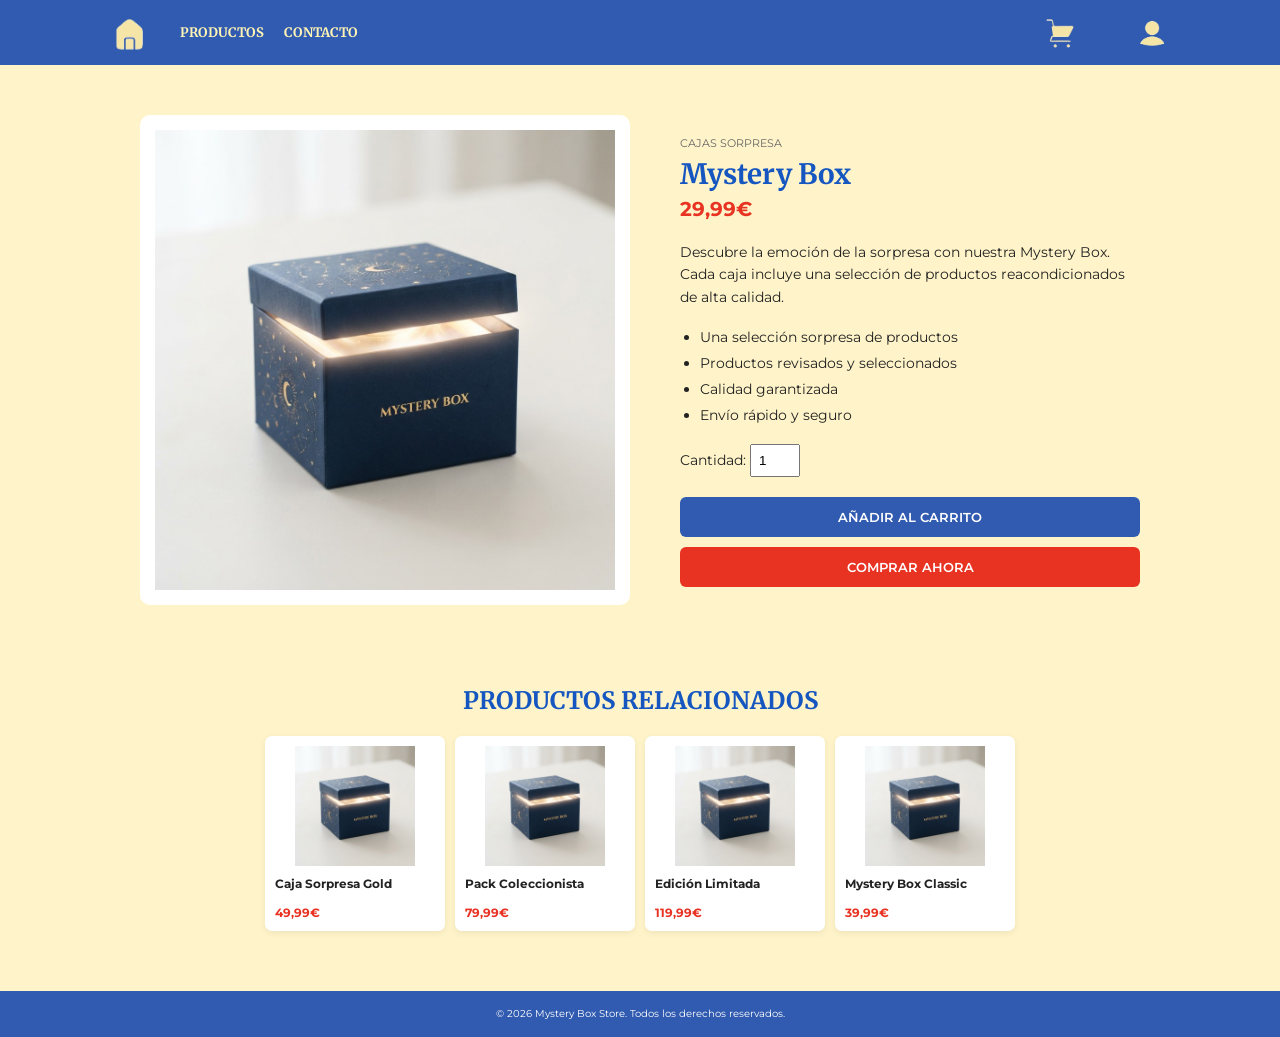
==== detalle.html @ 5cb011bb "Primera versión de Mystery Boxes" ====
<!DOCTYPE html>
<html lang="es">

<head>
    <meta charset="UTF-8">
    <meta name="viewport" content="width=device-width, initial-scale=1.0">
    <title>Mystery Boxes - Detalle</title>
    <link rel="stylesheet" href="css/estilos.css">
</head>

<body>

    <header class="cabecera">
        <nav class="navegacion">
            <a href="index.html" class="inicio">
                <img src="img/inicio.png" alt="Inicio">
            </a>
            <div class="enlaces">
                <a href="productos.html">PRODUCTOS</a>
                <a href="index.html#contacto">CONTACTO</a>
            </div>
            <div class="iconos">
                <a href="#" class="carrito">
                    <img src="img/carrito.png" alt="Carrito">
                </a>
                <a href="#" class="usuario">
                    <img src="img/usuario.png" alt="Usuario">
                </a>
            </div>
        </nav>
    </header>

    <main>

        <section class="detalle">

            <div class="producto-imagen">

                <img
                    src="img/mystery-box.jpg"
                    alt="Mystery Box"
                >

            </div>


            <div class="producto-info">

                <span class="categoria-producto">
                    CAJAS SORPRESA
                </span>

                <h1>Mystery Box</h1>

                <strong class="precio">
                    29,99€
                </strong>

                <p>
                    Descubre la emoción de la sorpresa con nuestra Mystery Box.
                    Cada caja incluye una selección de productos reacondicionados
                    de alta calidad.
                </p>

                <ul>
                    <li>Una selección sorpresa de productos</li>
                    <li>Productos revisados y seleccionados</li>
                    <li>Calidad garantizada</li>
                    <li>Envío rápido y seguro</li>
                </ul>


                <div class="cantidad">

                    <label for="cantidad">
                        Cantidad:
                    </label>

                    <input
                        type="number"
                        id="cantidad"
                        name="cantidad"
                        value="1"
                        min="1"
                    >

                </div>


                <div class="acciones">

                    <button class="boton azul">
                        AÑADIR AL CARRITO
                    </button>

                    <button class="boton rojo">
                        COMPRAR AHORA
                    </button>

                </div>

            </div>

        </section>


        <!-- PRODUCTOS RELACIONADOS -->

        <section class="relacionados">

            <h2>PRODUCTOS RELACIONADOS</h2>

            <div class="lista-relacionados">

                <article class="producto">

                    <img src="img/mystery-box.jpg" alt="Caja Sorpresa Gold">

                    <h3>Caja Sorpresa Gold</h3>

                    <strong>49,99€</strong>

                </article>


                <article class="producto">

                    <img src="img/mystery-box.jpg" alt="Pack Coleccionista">

                    <h3>Pack Coleccionista</h3>

                    <strong>79,99€</strong>

                </article>


                <article class="producto">

                    <img src="img/mystery-box.jpg" alt="Edición Limitada">

                    <h3>Edición Limitada</h3>

                    <strong>119,99€</strong>

                </article>


                <article class="producto">

                    <img src="img/mystery-box.jpg" alt="Mystery Box Classic">

                    <h3>Mystery Box Classic</h3>

                    <strong>39,99€</strong>

                </article>

            </div>

        </section>

    </main>


    <footer class="pie">
        <p>© 2026 Mystery Box Store. Todos los derechos reservados.</p>
    </footer>

</body>

</html>
---- css/estilos.css ----
@import url('https://fonts.googleapis.com/css2?family=Merriweather:wght@400;700&family=Montserrat:wght@400;500;600;700&display=swap');


/* ------------------------------
   ESTILOS GENERALES
------------------------------ */

* {
    box-sizing: border-box;
    margin: 0;
    padding: 0;
}


body {
    background-color: #fff4c9;
    color: #222;
    font-family: 'Montserrat', sans-serif;
    font-size: 14px;
}


h1,
h2 {
    color: #1556c0;
    font-family: 'Merriweather', serif;
}


h1 {
    font-size: 28px;
    margin-bottom: 25px;
}


h2 {
    font-size: 24px;
    margin-bottom: 20px;
}


h3 {
    margin-bottom: 12px;
}


p {
    line-height: 1.6;
}


a {
    text-decoration: none;
    color: inherit;
}


/* ------------------------------
   CABECERA
------------------------------ */

.cabecera {
    background-color: #315bb0;
    color: white;

    height: 65px;
}


.navegacion {
    width: 95%;
    max-width: 1100px;

    height: 65px;

    margin: auto;

    display: flex;
    align-items: center;
}


/* Icono de inicio */

.inicio {
    display: flex;
    align-items: center;

    margin-right: 20px;
}


.inicio img {
    width: 70px;
    height: 70px;

    object-fit: contain;
}


/* Enlaces del menú */

.enlaces {
    display: flex;
    align-items: center;

    gap: 20px;
}


.enlaces a {
    color: #fff4b5;

    font-family: 'Merriweather', serif;

    font-size: 13px;
    font-weight: 700;

    text-decoration: none;
}


.enlaces a:hover {
    color: white;
}


/* Iconos de la derecha */

.iconos {
    display: flex;
    align-items: center;

    gap: 25px;

    margin-left: auto;
}


.iconos a {
    display: flex;
    align-items: center;
}


.iconos img {
    width: 70px;
    height: 70px;

    object-fit: contain;
}


/* ------------------------------
   BOTONES
------------------------------ */

.boton {
    display: inline-block;

    border: none;
    border-radius: 6px;

    padding: 12px 25px;

    font-family: 'Montserrat', sans-serif;
    font-weight: 600;

    cursor: pointer;
}


.amarillo {
    background-color: #ffd82e;
    color: #222;
}


.azul {
    background-color: #315bb0;
    color: white;
}


.rojo {
    background-color: #e83222;
    color: white;
}


.boton:hover {
    opacity: 0.85;
}


/* ------------------------------
   INICIO
------------------------------ */

.presentacion,
.segunda-vida,
.que-es,
.vida,
.contacto {
    width: 90%;
    max-width: 1000px;

    margin: auto;

    text-align: center;

    padding: 45px 20px;
}


.presentacion p {
    max-width: 700px;
    margin: 8px auto;
}


.segunda-vida h3 {
    margin-bottom: 15px;
}


.imagen-principal {
    position: relative;

    max-width: 850px;
    margin: 30px auto 0;
}


.imagen-principal img {
    width: 100%;

    display: block;
}


.botones-imagen {
    position: absolute;

    left: 50%;
    top: 50%;

    transform: translate(-50%, -50%);

    display: flex;
    flex-direction: column;

    gap: 12px;
}


/* ------------------------------
   PASOS
------------------------------ */

.pasos {
    display: flex;
    justify-content: center;

    gap: 10px;

    margin-top: 30px;
}


.paso {
    flex: 1;

    background-color: white;

    border: 1px solid #315bb0;
    border-radius: 6px;

    padding: 20px 10px;

    min-height: 150px;
}


.numero {
    display: block;

    color: #315bb0;

    font-weight: bold;

    margin-bottom: 10px;
}


.paso p {
    font-size: 11px;
}


/* Iconos de los pasos */

.icono-paso {
    display: block;

    width: 50px;
    height: 50px;

    object-fit: contain;

    margin: 15px auto;
}


/* ------------------------------
   SEGUNDA VIDA
------------------------------ */

.beneficios {
    display: flex;
    justify-content: center;

    gap: 10px;

    margin-top: 30px;
}


.beneficios article {
    background-color: white;

    border: 1px solid #7bb64b;
    border-radius: 8px;

    width: 30%;

    padding: 20px;
}


.beneficios h3 {
    color: #333;
}


.beneficios p {
    font-size: 11px;
}


/* Iconos de segunda vida */

.icono-beneficio {
    display: block;

    width: 50px;
    height: 50px;

    object-fit: contain;

    margin: 15px auto;
}


/* ------------------------------
   FORMULARIO
------------------------------ */

.formulario {
    max-width: 600px;

    margin: auto;

    background-color: white;

    padding: 30px;

    border-radius: 10px;
}


.campo {
    display: flex;
    flex-direction: column;

    text-align: left;

    margin-bottom: 20px;
}


.campo label {
    font-weight: 600;

    margin-bottom: 7px;
}


.campo input,
.campo textarea {
    font-family: 'Montserrat', sans-serif;

    padding: 10px;

    border: 1px solid #bbb;
    border-radius: 5px;
}


.formulario .boton {
    width: 100%;
}


/* ------------------------------
   PRODUCTOS
------------------------------ */

.productos {
    width: 90%;
    max-width: 1000px;

    margin: auto;

    padding: 40px 0;

    text-align: center;
}


.buscador {
    margin-bottom: 20px;
}


.buscador input {
    width: 70%;
    max-width: 500px;

    padding: 10px 15px;

    border: none;
    border-radius: 20px;

    background-color: white;
}


.categorias {
    display: flex;
    justify-content: center;
    flex-wrap: wrap;

    gap: 8px;

    margin-bottom: 25px;
}


.categorias button {
    background-color: white;

    border: none;
    border-radius: 15px;

    padding: 7px 13px;

    font-size: 11px;

    cursor: pointer;
}


/* ------------------------------
   TARJETAS PRODUCTOS
------------------------------ */

.lista-productos {
    display: flex;
    flex-wrap: wrap;

    justify-content: center;

    gap: 10px;
}


.producto {
    background-color: white;

    border-radius: 7px;

    padding: 10px;

    width: 180px;

    text-align: left;

    box-shadow: 0 2px 6px rgba(0, 0, 0, 0.08);
}


.producto img {
    width: 100%;
    height: 120px;

    object-fit: contain;

    display: block;

    margin-bottom: 10px;
}


.producto h3 {
    font-size: 12px;
}


.producto p {
    font-size: 10px;

    color: #666;
}


.producto strong {
    color: #e83222;

    font-size: 12px;
}


/* ------------------------------
   DETALLE
------------------------------ */

.detalle {
    width: 90%;
    max-width: 1000px;

    margin: auto;

    padding: 50px 0;

    display: flex;
    align-items: center;

    gap: 50px;
}


.producto-imagen {
    flex: 1;

    background-color: white;

    padding: 15px;

    border-radius: 10px;
}


.producto-imagen img {
    width: 100%;

    display: block;
}


.producto-info {
    flex: 1;
}


.categoria-producto {
    font-size: 11px;

    color: #666;
}


.producto-info h1 {
    margin: 5px 0;
}


.precio {
    display: block;

    color: #e83222;

    font-size: 20px;

    margin-bottom: 20px;
}


.producto-info ul {
    margin: 20px 0;

    padding-left: 20px;
}


.producto-info li {
    margin-bottom: 8px;
}


.cantidad {
    margin-bottom: 20px;
}


.cantidad input {
    width: 50px;

    padding: 7px;
}


.acciones {
    display: flex;
    flex-direction: column;

    gap: 10px;
}


/* ------------------------------
   RELACIONADOS
------------------------------ */

.relacionados {
    width: 90%;
    max-width: 1000px;

    margin: auto;

    padding: 30px 0 60px;

    text-align: center;
}


.lista-relacionados {
    display: flex;
    justify-content: center;
    flex-wrap: wrap;

    gap: 10px;
}


/* ------------------------------
   PIE
------------------------------ */

.pie {
    background-color: #315bb0;

    color: white;

    text-align: center;

    padding: 15px;

    font-size: 10px;
}


/* ------------------------------
   RESPONSIVE
------------------------------ */

@media (max-width: 700px) {

    .navegacion {
        flex-direction: column;

        gap: 15px;

        height: auto;

        padding: 15px 0;
    }


    .cabecera {
        height: auto;
    }


    .pasos,
    .beneficios,
    .detalle {
        flex-direction: column;
    }


    .beneficios article {
        width: 100%;
    }


    .producto {
        width: 45%;
    }


    .detalle {
        gap: 25px;
    }

}


@media (max-width: 450px) {

    .producto {
        width: 100%;
    }


    .enlaces {
        gap: 10px;
    }

}
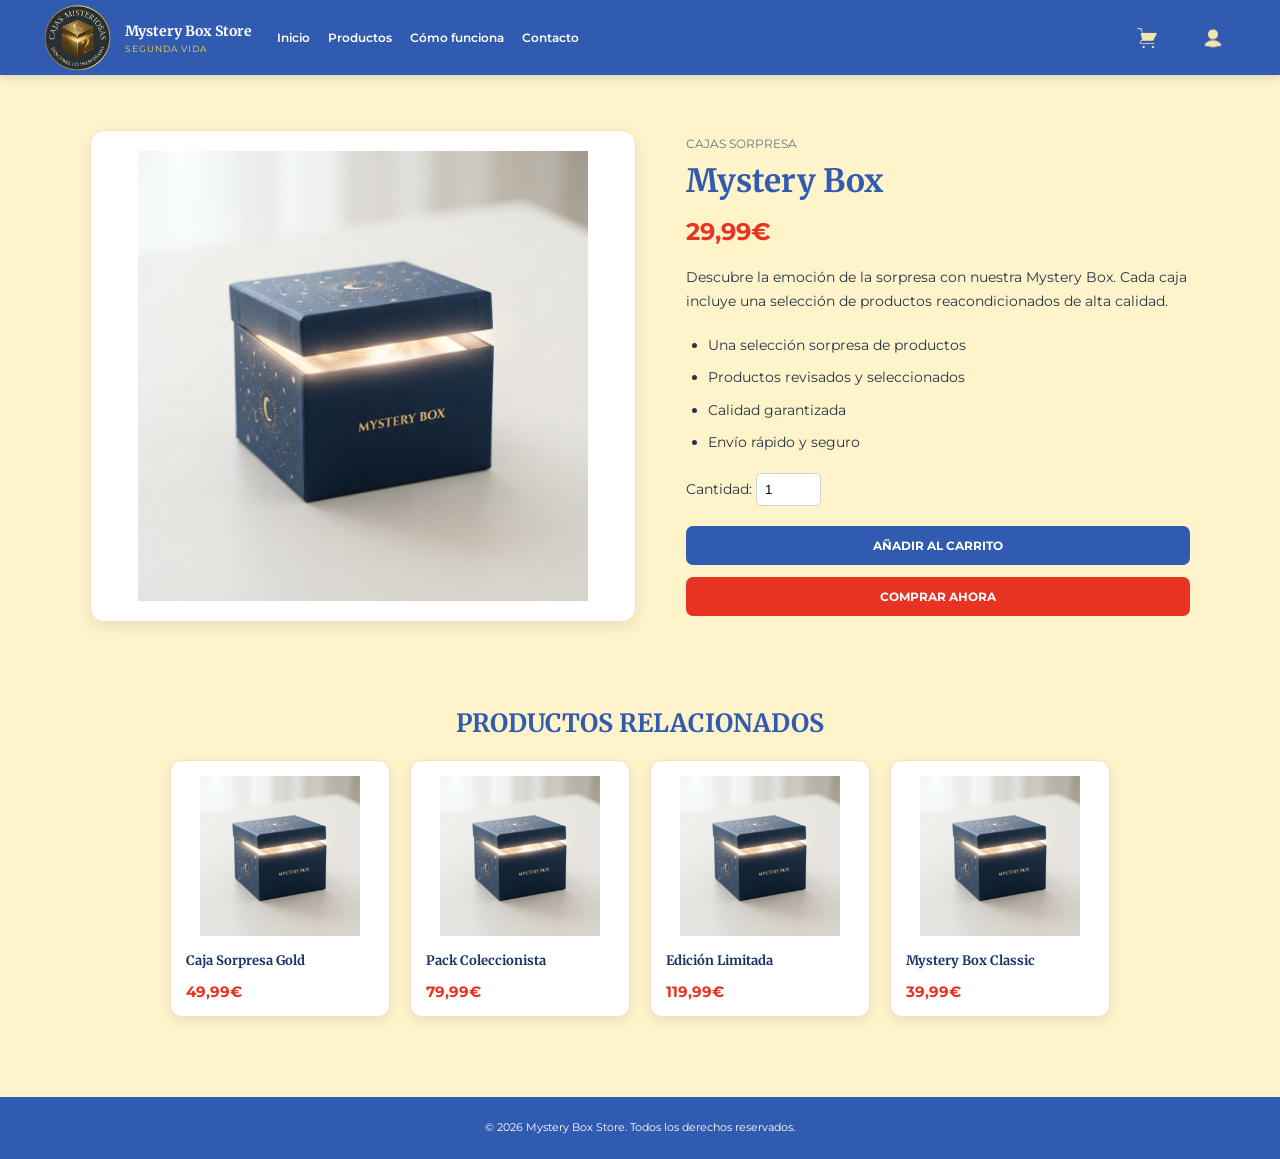
==== commit d52bec42: "cambiosDeDiseño" ====
--- a/detalle.html
+++ b/detalle.html
@@ -12,18 +12,26 @@
 
     <header class="cabecera">
         <nav class="navegacion">
-            <a href="index.html" class="inicio">
-                <img src="img/inicio.png" alt="Inicio">
+            <a href="index.html" class="marca">
+                <img src="img/logo.png" alt="Logo Mystery Box Store">
+                <span>
+                    <strong>Mystery Box Store</strong>
+                    <small>SEGUNDA VIDA</small>
+                </span>
             </a>
+
             <div class="enlaces">
-                <a href="productos.html">PRODUCTOS</a>
-                <a href="index.html#contacto">CONTACTO</a>
+                <a href="index.html">Inicio</a>
+                <a href="productos.html">Productos</a>
+                <a href="index.html#como-funciona">Cómo funciona</a>
+                <a href="index.html#contacto">Contacto</a>
             </div>
+
             <div class="iconos">
-                <a href="#" class="carrito">
-                    <img src="img/carrito.png" alt="Carrito">
+                <a href="productos.html">
+                    <img src="img/carrito.png" alt="Ver productos">
                 </a>
-                <a href="#" class="usuario">
+                <a href="#" aria-label="Usuario">
                     <img src="img/usuario.png" alt="Usuario">
                 </a>
             </div>
--- a/css/estilos.css
+++ b/css/estilos.css
@@ -1,9 +1,19 @@
+
 @import url('https://fonts.googleapis.com/css2?family=Merriweather:wght@400;700&family=Montserrat:wght@400;500;600;700&display=swap');
 
-
 /* ------------------------------
    ESTILOS GENERALES
 ------------------------------ */
+
+:root {
+    --azul: #315bb0;
+    --azul-oscuro: #193568;
+    --amarillo: #ffd23f;
+    --crema: #fff4c9;
+    --blanco: #ffffff;
+    --texto: #26334a;
+    --rojo: #e83222;
+}
 
 * {
     box-sizing: border-box;
@@ -11,145 +21,146 @@
     padding: 0;
 }
 
+html {
+    scroll-behavior: smooth;
+    scroll-padding-top: 20px;
+}
 
 body {
-    background-color: #fff4c9;
-    color: #222;
+    background-color: var(--crema);
+    color: var(--texto);
     font-family: 'Montserrat', sans-serif;
     font-size: 14px;
 }
 
-
 h1,
 h2 {
-    color: #1556c0;
+    color: var(--azul);
     font-family: 'Merriweather', serif;
-}
-
+    line-height: 1.3;
+}
 
 h1 {
-    font-size: 28px;
-    margin-bottom: 25px;
-}
-
+    font-size: 32px;
+    margin-bottom: 20px;
+}
 
 h2 {
-    font-size: 24px;
+    font-size: 25px;
     margin-bottom: 20px;
 }
-
 
 h3 {
     margin-bottom: 12px;
 }
 
-
 p {
-    line-height: 1.6;
-}
-
+    line-height: 1.7;
+}
 
 a {
+    color: inherit;
     text-decoration: none;
-    color: inherit;
-}
-
+}
+
+img {
+    max-width: 100%;
+}
 
 /* ------------------------------
    CABECERA
 ------------------------------ */
 
 .cabecera {
-    background-color: #315bb0;
-    color: white;
-
-    height: 65px;
-}
-
+    background-color: var(--azul);
+    color: var(--blanco);
+    min-height: 70px;
+    box-shadow: 0 3px 8px rgba(25, 53, 104, 0.15);
+}
 
 .navegacion {
     width: 95%;
-    max-width: 1100px;
-
-    height: 65px;
-
+    max-width: 1200px;
+    min-height: 70px;
     margin: auto;
-
     display: flex;
     align-items: center;
-}
-
-
-/* Icono de inicio */
-
-.inicio {
+    gap: 25px;
+}
+
+/* Marca y nombre de la tienda */
+
+.marca {
     display: flex;
     align-items: center;
-
-    margin-right: 20px;
-}
-
-
-.inicio img {
-    width: 70px;
-    height: 70px;
-
+    gap: 10px;
+    color: var(--blanco);
+    flex-shrink: 0;
+}
+
+.marca img {
+    width: 75px;
+    height: 75px;
     object-fit: contain;
 }
 
+.marca span {
+    display: flex;
+    flex-direction: column;
+    gap: 3px;
+}
+
+.marca strong {
+    font-family: 'Merriweather', serif;
+    font-size: 14px;
+}
+
+.marca small {
+    color: var(--amarillo);
+    font-size: 9px;
+    letter-spacing: 1px;
+}
 
 /* Enlaces del menú */
 
 .enlaces {
     display: flex;
     align-items: center;
-
-    gap: 20px;
-}
-
+    flex-wrap: wrap;
+    gap: 18px;
+}
 
 .enlaces a {
-    color: #fff4b5;
-
-    font-family: 'Merriweather', serif;
-
-    font-size: 13px;
-    font-weight: 700;
-
-    text-decoration: none;
-}
-
+    color: var(--blanco);
+    font-size: 12px;
+    font-weight: 600;
+    transition: color 0.2s;
+}
 
 .enlaces a:hover {
-    color: white;
-}
-
+    color: var(--amarillo);
+}
 
 /* Iconos de la derecha */
 
 .iconos {
     display: flex;
     align-items: center;
-
-    gap: 25px;
-
+    gap: 18px;
     margin-left: auto;
 }
 
-
 .iconos a {
     display: flex;
     align-items: center;
-}
-
+    justify-content: center;
+}
 
 .iconos img {
-    width: 70px;
-    height: 70px;
-
+    width: 50px;
+    height: 50px;
     object-fit: contain;
 }
-
 
 /* ------------------------------
    BOTONES
@@ -157,39 +168,103 @@
 
 .boton {
     display: inline-block;
-
     border: none;
-    border-radius: 6px;
-
-    padding: 12px 25px;
-
+    border-radius: 7px;
+    padding: 12px 22px;
     font-family: 'Montserrat', sans-serif;
-    font-weight: 600;
-
+    font-size: 12px;
+    font-weight: 700;
+    text-align: center;
     cursor: pointer;
-}
-
+    transition: transform 0.2s, box-shadow 0.2s;
+}
 
 .amarillo {
-    background-color: #ffd82e;
-    color: #222;
-}
-
+    background-color: var(--amarillo);
+    color: var(--azul-oscuro);
+    box-shadow: 0 3px 0 #d9a91b;
+}
 
 .azul {
-    background-color: #315bb0;
+    background-color: var(--azul);
+    color: var(--blanco);
+}
+
+.rojo {
+    background-color: var(--rojo);
+    color: var(--blanco);
+}
+
+.boton:hover {
+    transform: translateY(-2px);
+    box-shadow: 0 5px 10px rgba(25, 53, 104, 0.15);
+}
+
+
+/* BANNER PRINCIPAL */
+
+.hero-inicio {
+    position: relative;
+    width: 100%;
+    height: 400px;
+    overflow: hidden;
+    background-color: var(--azul);
+}
+
+.hero-inicio > img {
+    width: 100%;
+    height: 100%;
+    display: block;
+    object-fit: cover;
+}
+
+.contenido-hero {
+    position: absolute;
+    top: 0;
+    left: 0;
+    width: 100%;
+    height: 100%;
+    padding: 30px;
+    display: flex;
+    flex-direction: column;
+    align-items: center;
+    justify-content: center;
+    text-align: center;
+    background-color: rgba(21, 48, 100, 0.48);
     color: white;
 }
 
-
-.rojo {
-    background-color: #e83222;
-    color: white;
-}
-
-
-.boton:hover {
-    opacity: 0.85;
+.contenido-hero h1 {
+    color: var(--amarillo);
+    font-size: 34px;
+    margin-bottom: 18px;
+}
+
+.contenido-hero p {
+    max-width: 600px;
+    margin-bottom: 25px;
+    font-size: 16px;
+    line-height: 1.7;
+}
+
+/* BANNER EN MÓVILES */
+
+@media (max-width: 700px) {
+    .hero-inicio {
+        height: 300px;
+    }
+
+    .contenido-hero {
+        padding: 20px;
+    }
+
+    .contenido-hero h1 {
+        font-size: 25px;
+    }
+
+    .contenido-hero p {
+        font-size: 13px;
+    }
 }
 
 
@@ -203,528 +278,613 @@
 .vida,
 .contacto {
     width: 90%;
-    max-width: 1000px;
-
+    max-width: 1100px;
     margin: auto;
-
+    padding: 50px 20px;
     text-align: center;
-
-    padding: 45px 20px;
-}
-
+}
 
 .presentacion p {
     max-width: 700px;
     margin: 8px auto;
 }
 
-
 .segunda-vida h3 {
     margin-bottom: 15px;
 }
 
+.segunda-vida > p {
+    max-width: 700px;
+    margin: 10px auto;
+}
+
+/* Imagen principal */
 
 .imagen-principal {
     position: relative;
-
-    max-width: 850px;
+    max-width: 900px;
     margin: 30px auto 0;
-}
-
-
-.imagen-principal img {
+    overflow: hidden;
+    border-radius: 15px;
+    box-shadow: 0 8px 20px rgba(25, 53, 104, 0.16);
+}
+
+.imagen-principal > img {
+    display: block;
     width: 100%;
-
-    display: block;
-}
-
+    min-height: 260px;
+    max-height: 430px;
+    object-fit: cover;
+}
 
 .botones-imagen {
     position: absolute;
-
     left: 50%;
     top: 50%;
-
     transform: translate(-50%, -50%);
-
-    display: flex;
-    flex-direction: column;
-
+    display: flex;
+    flex-wrap: wrap;
+    justify-content: center;
     gap: 12px;
-}
-
-
-/* ------------------------------
-   PASOS
+    width: 90%;
+}
+
+/* ------------------------------
+   BANNER PROMOCIONAL
+------------------------------ */
+
+.promocion {
+    width: 90%;
+    max-width: 1060px;
+    margin: 10px auto 35px;
+    padding: 30px;
+    display: flex;
+    align-items: center;
+    justify-content: space-between;
+    gap: 25px;
+    background-color: var(--azul);
+    color: var(--blanco);
+    border-radius: 14px;
+    box-shadow: 0 5px 14px rgba(25, 53, 104, 0.16);
+}
+
+.promocion h2 {
+    color: var(--amarillo);
+    margin-bottom: 10px;
+}
+
+.promocion p {
+    max-width: 650px;
+}
+
+.codigo-descuento {
+    display: inline-block;
+    margin-top: 12px;
+    padding: 8px 12px;
+    background-color: var(--blanco);
+    color: var(--azul-oscuro);
+    border: 2px dashed var(--amarillo);
+    border-radius: 6px;
+    font-weight: 700;
+    font-size: 12px;
+}
+
+/* ------------------------------
+   PASOS: CÓMO FUNCIONA
 ------------------------------ */
 
 .pasos {
     display: flex;
     justify-content: center;
-
-    gap: 10px;
-
+    align-items: stretch;
+    gap: 15px;
     margin-top: 30px;
 }
-
 
 .paso {
     flex: 1;
-
-    background-color: white;
-
-    border: 1px solid #315bb0;
-    border-radius: 6px;
-
-    padding: 20px 10px;
-
-    min-height: 150px;
-}
-
+    min-width: 0;
+    min-height: 180px;
+    padding: 25px 18px;
+    background-color: var(--azul);
+    color: white;
+    border: none;
+    border-radius: 12px;
+    box-shadow: 0 4px 10px rgba(25, 53, 104, 0.17);
+    transition: transform 0.2s;
+}
+
+.paso:hover {
+    transform: translateY(-4px);
+}
 
 .numero {
     display: block;
-
-    color: #315bb0;
-
-    font-weight: bold;
-
-    margin-bottom: 10px;
-}
-
+    margin-bottom: 15px;
+    color: var(--amarillo);
+    font-size: 18px;
+    font-weight: 700;
+}
+
+.paso h3 {
+    color: var(--amarillo);
+    font-family: 'Merriweather', serif;
+    font-size: 14px;
+    line-height: 1.5;
+}
 
 .paso p {
+    color: white;
+    font-size: 12px;
+    line-height: 1.7;
+}
+
+/* ------------------------------
+   SEGUNDA VIDA Y BENEFICIOS
+------------------------------ */
+
+.vida > h3 {
+    margin-bottom: 15px;
+}
+
+.vida > p {
+    max-width: 750px;
+    margin: 8px auto;
+}
+
+.beneficios {
+    display: flex;
+    justify-content: center;
+    align-items: stretch;
+    gap: 15px;
+    margin-top: 30px;
+}
+
+.beneficios article {
+    flex: 1;
+    min-width: 0;
+    padding: 22px;
+    background-color: var(--azul);
+    color: var(--blanco);
+    border: none;
+    border-radius: 12px;
+    box-shadow: 0 4px 10px rgba(25, 53, 104, 0.17);
+    transition: transform 0.2s;
+}
+
+.beneficios article:hover {
+    transform: translateY(-4px);
+}
+
+.beneficios h3 {
+    color: var(--amarillo);
+    font-family: 'Merriweather', serif;
+    font-size: 14px;
+}
+
+.beneficios p {
+    color: var(--blanco);
     font-size: 11px;
-}
-
-
-/* Iconos de los pasos */
-
-.icono-paso {
-    display: block;
-
+    line-height: 1.7;
+}
+
+.icono-beneficio {
+    display: block;
     width: 50px;
     height: 50px;
-
     object-fit: contain;
-
     margin: 15px auto;
 }
 
-
-/* ------------------------------
-   SEGUNDA VIDA
------------------------------- */
-
-.beneficios {
-    display: flex;
-    justify-content: center;
-
-    gap: 10px;
-
-    margin-top: 30px;
-}
-
-
-.beneficios article {
-    background-color: white;
-
-    border: 1px solid #7bb64b;
-    border-radius: 8px;
-
-    width: 30%;
-
-    padding: 20px;
-}
-
-
-.beneficios h3 {
-    color: #333;
-}
-
-
-.beneficios p {
-    font-size: 11px;
-}
-
-
-/* Iconos de segunda vida */
-
-.icono-beneficio {
-    display: block;
-
-    width: 50px;
-    height: 50px;
-
-    object-fit: contain;
-
-    margin: 15px auto;
-}
-
-
-/* ------------------------------
-   FORMULARIO
------------------------------- */
+/* ------------------------------
+   CONTACTO Y FORMULARIO
+------------------------------ */
+
+.contacto {
+    scroll-margin-top: 20px;
+}
 
 .formulario {
-    max-width: 600px;
-
+    max-width: 650px;
     margin: auto;
-
-    background-color: white;
-
     padding: 30px;
-
-    border-radius: 10px;
-}
-
+    background-color: var(--blanco);
+    border: 1px solid #eee4c4;
+    border-radius: 12px;
+    box-shadow: 0 5px 15px rgba(25, 53, 104, 0.10);
+}
 
 .campo {
     display: flex;
     flex-direction: column;
-
+    margin-bottom: 20px;
     text-align: left;
-
-    margin-bottom: 20px;
-}
-
+}
 
 .campo label {
-    font-weight: 600;
-
     margin-bottom: 7px;
-}
-
+    color: var(--azul-oscuro);
+    font-weight: 700;
+}
 
 .campo input,
 .campo textarea {
+    width: 100%;
+    padding: 12px;
+    border: 1px solid #cbd2df;
+    border-radius: 6px;
+    background-color: #fffefa;
+    color: var(--texto);
     font-family: 'Montserrat', sans-serif;
-
-    padding: 10px;
-
-    border: 1px solid #bbb;
-    border-radius: 5px;
-}
-
+    font-size: 13px;
+}
+
+.campo input:focus,
+.campo textarea:focus {
+    outline: 2px solid var(--azul);
+    outline-offset: 1px;
+}
+
+.campo textarea {
+    resize: vertical;
+}
 
 .formulario .boton {
     width: 100%;
 }
 
-
-/* ------------------------------
-   PRODUCTOS
+/* ------------------------------
+   PÁGINA DE PRODUCTOS
 ------------------------------ */
 
 .productos {
     width: 90%;
-    max-width: 1000px;
-
+    max-width: 1100px;
     margin: auto;
-
-    padding: 40px 0;
-
+    padding: 45px 0 60px;
     text-align: center;
 }
 
-
 .buscador {
-    margin-bottom: 20px;
-}
-
+    margin-bottom: 22px;
+}
 
 .buscador input {
     width: 70%;
-    max-width: 500px;
-
-    padding: 10px 15px;
-
-    border: none;
-    border-radius: 20px;
-
-    background-color: white;
-}
-
+    max-width: 520px;
+    padding: 12px 18px;
+    border: 1px solid #e5dfcd;
+    border-radius: 25px;
+    background-color: var(--blanco);
+    font-family: 'Montserrat', sans-serif;
+    font-size: 13px;
+}
 
 .categorias {
     display: flex;
     justify-content: center;
     flex-wrap: wrap;
-
-    gap: 8px;
-
-    margin-bottom: 25px;
-}
-
+    gap: 10px;
+    margin-bottom: 30px;
+}
 
 .categorias button {
-    background-color: white;
-
-    border: none;
-    border-radius: 15px;
-
-    padding: 7px 13px;
-
+    padding: 9px 15px;
+    border: 1px solid var(--azul);
+    border-radius: 20px;
+    background-color: var(--blanco);
+    color: var(--azul);
+    font-family: 'Montserrat', sans-serif;
     font-size: 11px;
-
+    font-weight: 600;
     cursor: pointer;
-}
-
-
-/* ------------------------------
-   TARJETAS PRODUCTOS
+    transition: background-color 0.2s, color 0.2s;
+}
+
+.categorias button:hover {
+    background-color: var(--azul);
+    color: var(--blanco);
+}
+
+/* ------------------------------
+   TARJETAS DE PRODUCTOS
 ------------------------------ */
 
 .lista-productos {
     display: flex;
     flex-wrap: wrap;
-
     justify-content: center;
-
-    gap: 10px;
-}
-
+    align-items: stretch;
+    gap: 20px;
+}
 
 .producto {
-    background-color: white;
-
-    border-radius: 7px;
-
-    padding: 10px;
-
-    width: 180px;
-
+    display: block;
+    width: 220px;
+    padding: 15px;
+    background-color: var(--blanco);
+    color: var(--texto);
+    border: 1px solid #eee4c4;
+    border-radius: 12px;
     text-align: left;
-
-    box-shadow: 0 2px 6px rgba(0, 0, 0, 0.08);
-}
-
+    box-shadow: 0 4px 12px rgba(25, 53, 104, 0.10);
+    transition: transform 0.2s, box-shadow 0.2s;
+}
+
+.producto:hover {
+    transform: translateY(-4px);
+    box-shadow: 0 8px 18px rgba(25, 53, 104, 0.18);
+}
 
 .producto img {
+    display: block;
     width: 100%;
-    height: 120px;
-
+    height: 160px;
+    margin-bottom: 15px;
     object-fit: contain;
-
-    display: block;
-
+}
+
+.producto h3 {
+    color: var(--azul-oscuro);
+    font-family: 'Merriweather', serif;
+    font-size: 13px;
+    line-height: 1.5;
+}
+
+.producto p {
     margin-bottom: 10px;
-}
-
-
-.producto h3 {
-    font-size: 12px;
-}
-
-
-.producto p {
-    font-size: 10px;
-
-    color: #666;
-}
-
+    color: #5d6573;
+    font-size: 11px;
+}
 
 .producto strong {
-    color: #e83222;
-
-    font-size: 12px;
-}
-
-
-/* ------------------------------
-   DETALLE
+    display: block;
+    margin-top: 12px;
+    color: var(--rojo);
+    font-size: 15px;
+}
+
+/* ------------------------------
+   DETALLE DEL PRODUCTO
 ------------------------------ */
 
 .detalle {
+    display: flex;
+    align-items: center;
+    gap: 50px;
     width: 90%;
-    max-width: 1000px;
-
+    max-width: 1100px;
     margin: auto;
-
-    padding: 50px 0;
-
-    display: flex;
-    align-items: center;
-
-    gap: 50px;
-}
-
+    padding: 55px 0;
+}
 
 .producto-imagen {
     flex: 1;
-
-    background-color: white;
-
-    padding: 15px;
-
-    border-radius: 10px;
-}
-
+    min-width: 0;
+    padding: 20px;
+    background-color: var(--blanco);
+    border: 1px solid #eee4c4;
+    border-radius: 14px;
+    box-shadow: 0 5px 15px rgba(25, 53, 104, 0.10);
+}
 
 .producto-imagen img {
+    display: block;
     width: 100%;
-
-    display: block;
-}
-
+    max-height: 450px;
+    object-fit: contain;
+}
 
 .producto-info {
     flex: 1;
-}
-
+    min-width: 0;
+}
 
 .categoria-producto {
-    font-size: 11px;
-
-    color: #666;
-}
-
+    display: block;
+    margin-bottom: 10px;
+    color: #68748a;
+    font-size: 12px;
+}
 
 .producto-info h1 {
-    margin: 5px 0;
-}
-
+    margin: 5px 0 15px;
+}
 
 .precio {
     display: block;
-
-    color: #e83222;
-
-    font-size: 20px;
-
     margin-bottom: 20px;
-}
-
+    color: var(--rojo);
+    font-size: 24px;
+    font-weight: 700;
+}
 
 .producto-info ul {
     margin: 20px 0;
-
-    padding-left: 20px;
-}
-
+    padding-left: 22px;
+}
 
 .producto-info li {
-    margin-bottom: 8px;
-}
-
+    margin-bottom: 10px;
+    line-height: 1.6;
+}
 
 .cantidad {
     margin-bottom: 20px;
 }
 
-
 .cantidad input {
-    width: 50px;
-
-    padding: 7px;
-}
-
+    width: 65px;
+    padding: 8px;
+    border: 1px solid #cbd2df;
+    border-radius: 5px;
+}
 
 .acciones {
     display: flex;
     flex-direction: column;
-
-    gap: 10px;
-}
-
-
-/* ------------------------------
-   RELACIONADOS
+    align-items: stretch;
+    gap: 12px;
+}
+
+/* ------------------------------
+   PRODUCTOS RELACIONADOS
 ------------------------------ */
 
 .relacionados {
     width: 90%;
-    max-width: 1000px;
-
+    max-width: 1100px;
     margin: auto;
-
     padding: 30px 0 60px;
-
     text-align: center;
 }
-
 
 .lista-relacionados {
     display: flex;
     justify-content: center;
     flex-wrap: wrap;
-
-    gap: 10px;
-}
-
-
-/* ------------------------------
-   PIE
+    gap: 20px;
+}
+
+/* ------------------------------
+   PIE DE PÁGINA
 ------------------------------ */
 
 .pie {
-    background-color: #315bb0;
-
-    color: white;
-
+    margin-top: 20px;
+    padding: 22px 15px;
+    background-color: var(--azul);
+    color: var(--blanco);
     text-align: center;
-
-    padding: 15px;
-
-    font-size: 10px;
-}
-
-
-/* ------------------------------
-   RESPONSIVE
------------------------------- */
+    font-size: 11px;
+}
+
+.pie p {
+    line-height: 1.6;
+}
+
+/* ------------------------------
+   DISEÑO RESPONSIVE
+------------------------------ */
+
+@media (max-width: 900px) {
+    .navegacion {
+        gap: 15px;
+    }
+
+    .enlaces {
+        gap: 12px;
+    }
+
+    .pasos {
+        flex-wrap: wrap;
+    }
+
+    .paso {
+        flex: 1 1 40%;
+    }
+
+    .detalle {
+        gap: 25px;
+    }
+}
 
 @media (max-width: 700px) {
-
     .navegacion {
-        flex-direction: column;
-
-        gap: 15px;
-
-        height: auto;
-
+        flex-wrap: wrap;
+        justify-content: center;
         padding: 15px 0;
     }
 
-
-    .cabecera {
-        height: auto;
-    }
-
+    .marca {
+        margin-right: auto;
+    }
+
+    .enlaces {
+        order: 3;
+        justify-content: center;
+        width: 100%;
+    }
+
+    .iconos {
+        margin-left: 0;
+    }
+
+    h1 {
+        font-size: 26px;
+    }
+
+    h2 {
+        font-size: 22px;
+    }
+
+    .presentacion,
+    .segunda-vida,
+    .que-es,
+    .vida,
+    .contacto {
+        padding: 35px 10px;
+    }
 
     .pasos,
     .beneficios,
+    .detalle,
+    .promocion {
+        flex-direction: column;
+    }
+
+    .paso,
+    .beneficios article {
+        flex: auto;
+        width: 100%;
+    }
+
+    .promocion {
+        align-items: flex-start;
+        padding: 25px;
+    }
+
     .detalle {
-        flex-direction: column;
-    }
-
-
-    .beneficios article {
-        width: 100%;
-    }
-
+        gap: 25px;
+    }
 
     .producto {
         width: 45%;
     }
 
-
-    .detalle {
-        gap: 25px;
-    }
-
-}
-
+    .botones-imagen {
+        flex-direction: column;
+        align-items: center;
+    }
+}
 
 @media (max-width: 450px) {
+    .marca strong {
+        font-size: 12px;
+    }
+
+    .enlaces {
+        gap: 10px;
+    }
+
+    .enlaces a {
+        font-size: 11px;
+    }
 
     .producto {
         width: 100%;
     }
 
-
-    .enlaces {
-        gap: 10px;
-    }
-
-}+    .buscador input {
+        width: 100%;
+    }
+
+    .formulario {
+        padding: 20px;
+    }
+
+    .botones-imagen .boton {
+        padding: 10px 14px;
+        font-size: 11px;
+    }
+}
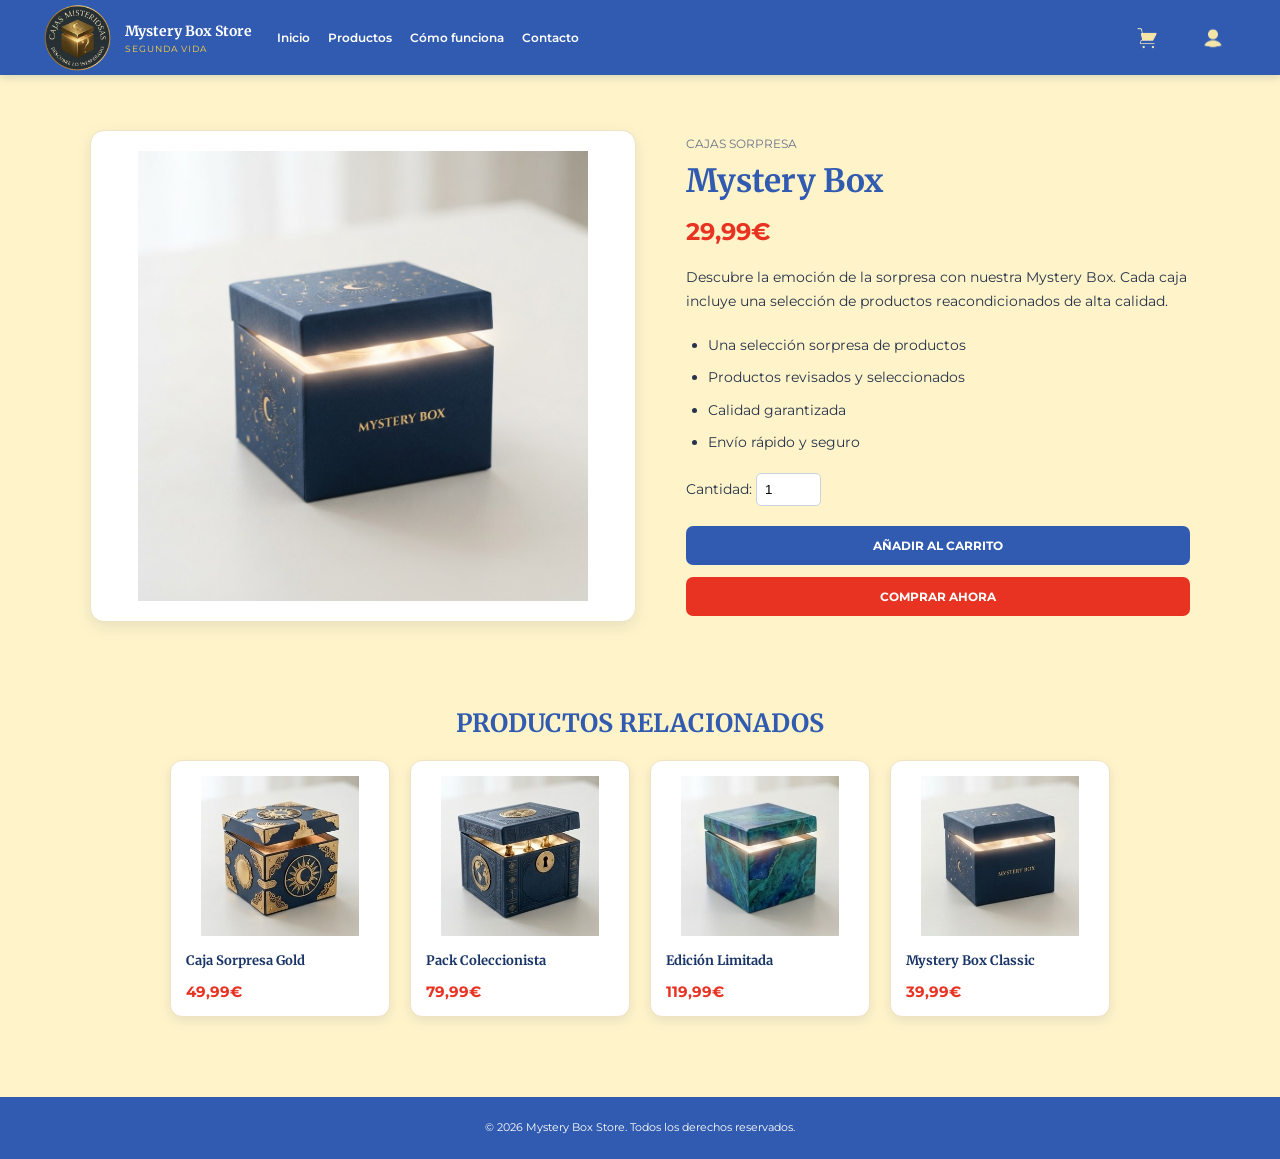
==== commit 861218f0: "cambiosDetalles" ====
--- a/detalle.html
+++ b/detalle.html
@@ -122,7 +122,7 @@
 
                 <article class="producto">
 
-                    <img src="img/mystery-box.jpg" alt="Caja Sorpresa Gold">
+                    <img src="img/mystery-box-gold.jpg" alt="Caja Sorpresa Gold">
 
                     <h3>Caja Sorpresa Gold</h3>
 
@@ -133,7 +133,7 @@
 
                 <article class="producto">
 
-                    <img src="img/mystery-box.jpg" alt="Pack Coleccionista">
+                    <img src="img/mystery-box-coleccionista.jpg" alt="Pack Coleccionista">
 
                     <h3>Pack Coleccionista</h3>
 
@@ -144,7 +144,7 @@
 
                 <article class="producto">
 
-                    <img src="img/mystery-box.jpg" alt="Edición Limitada">
+                    <img src="img/mystery-box-limitada.jpg" alt="Edición Limitada">
 
                     <h3>Edición Limitada</h3>
 
@@ -155,7 +155,7 @@
 
                 <article class="producto">
 
-                    <img src="img/mystery-box.jpg" alt="Mystery Box Classic">
+                    <img src="img/mystery-box-classic.jpg" alt="Mystery Box Classic">
 
                     <h3>Mystery Box Classic</h3>
 
